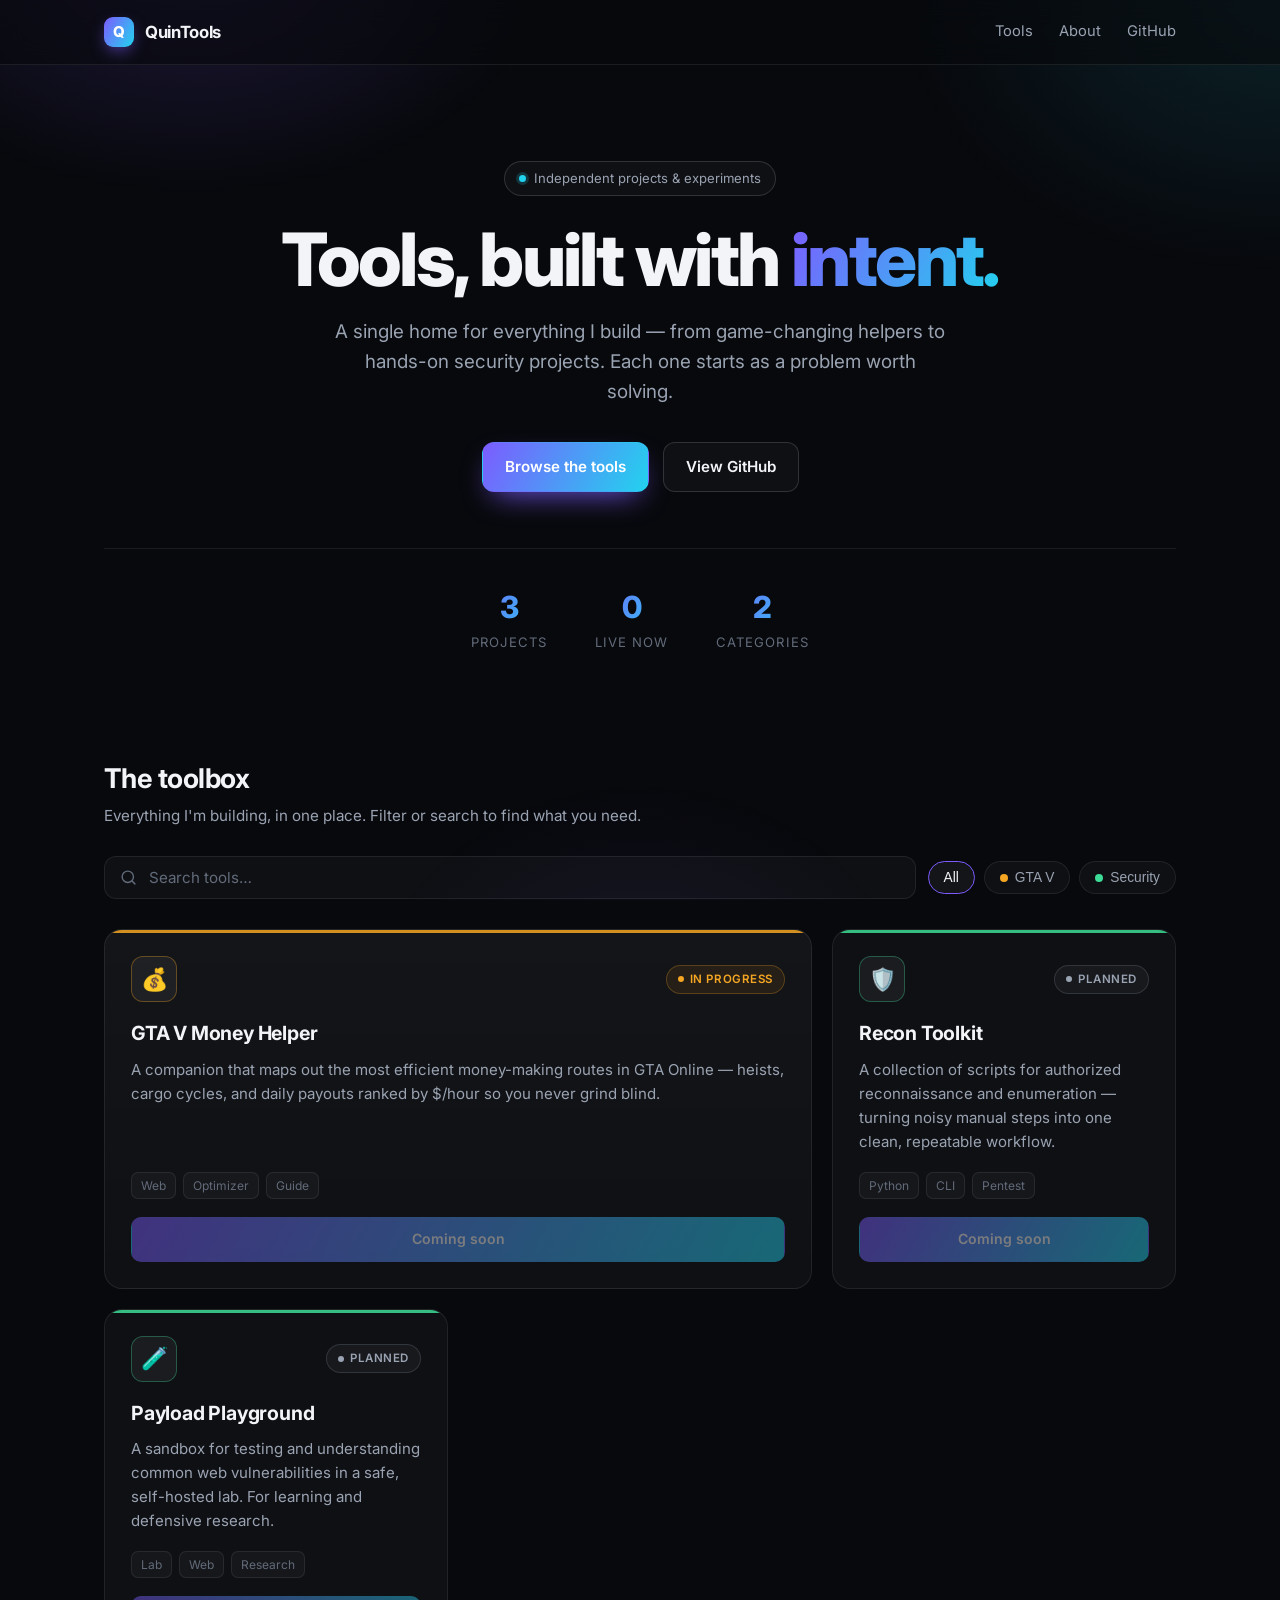
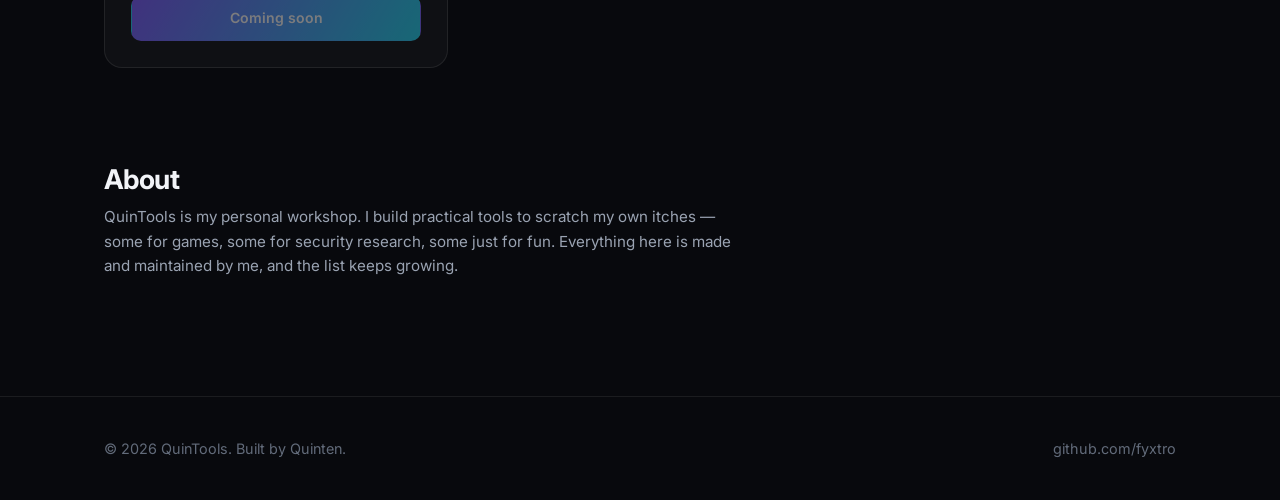
==== index.html @ 4886099d "Add QuinTools landing page Modern, data-driven landing site. Add tools by editing projects.js.  Co-A" ====
<!DOCTYPE html>
<html lang="en">
<head>
  <meta charset="UTF-8" />
  <meta name="viewport" content="width=device-width, initial-scale=1.0" />
  <title>QuinTools — Tools, built with intent</title>
  <meta name="description" content="A home for the tools I build — from game helpers to security projects. Practical, sharp, and always evolving." />
  <meta name="theme-color" content="#08090d" />

  <!-- Open Graph -->
  <meta property="og:title" content="QuinTools" />
  <meta property="og:description" content="A home for the tools I build — from game helpers to security projects." />
  <meta property="og:type" content="website" />

  <!-- Favicon: inline SVG, no external files -->
  <link rel="icon" href="data:image/svg+xml,<svg xmlns='http://www.w3.org/2000/svg' viewBox='0 0 100 100'><rect width='100' height='100' rx='24' fill='%237c5cff'/><text x='50' y='72' font-size='64' font-family='Arial' font-weight='bold' text-anchor='middle' fill='white'>Q</text></svg>" />

  <link rel="preconnect" href="https://fonts.googleapis.com" />
  <link rel="preconnect" href="https://fonts.gstatic.com" crossorigin />
  <link href="https://fonts.googleapis.com/css2?family=Inter:wght@400;500;600;700;800&display=swap" rel="stylesheet" />
  <link rel="stylesheet" href="styles.css" />
</head>
<body>

  <!-- ===== Header ===== -->
  <header class="site-header">
    <div class="wrap">
      <a class="brand" href="#top">
        <span class="logo"></span>
        QuinTools
      </a>
      <nav class="header-links">
        <a href="#tools">Tools</a>
        <a href="#about">About</a>
        <a href="https://github.com/fyxtro" target="_blank" rel="noopener">GitHub</a>
      </nav>
    </div>
  </header>

  <!-- ===== Hero ===== -->
  <section class="hero" id="top">
    <div class="wrap">
      <span class="pill"><span class="dot"></span> Independent projects &amp; experiments</span>
      <h1>Tools, built with <span class="grad">intent.</span></h1>
      <p>
        A single home for everything I build — from game-changing helpers to
        hands-on security projects. Each one starts as a problem worth solving.
      </p>
      <div class="hero-actions">
        <a class="btn btn-primary" href="#tools">Browse the tools</a>
        <a class="btn btn-ghost" href="https://github.com/fyxtro" target="_blank" rel="noopener">View GitHub</a>
      </div>

      <div class="stats">
        <div class="stat"><div class="num" id="stat-total">0</div><div class="label">Projects</div></div>
        <div class="stat"><div class="num" id="stat-live">0</div><div class="label">Live now</div></div>
        <div class="stat"><div class="num" id="stat-cats">0</div><div class="label">Categories</div></div>
      </div>
    </div>
  </section>

  <!-- ===== Tools ===== -->
  <section class="tools-section" id="tools">
    <div class="wrap">
      <div class="section-head">
        <div>
          <h2>The toolbox</h2>
          <p>Everything I'm building, in one place. Filter or search to find what you need.</p>
        </div>
      </div>

      <div class="controls">
        <label class="search">
          <svg width="17" height="17" viewBox="0 0 24 24" fill="none" stroke="currentColor" stroke-width="2" stroke-linecap="round" stroke-linejoin="round"><circle cx="11" cy="11" r="8"/><line x1="21" y1="21" x2="16.65" y2="16.65"/></svg>
          <input id="search-input" type="text" placeholder="Search tools…" autocomplete="off" />
        </label>
        <div class="filters" id="filters"></div>
      </div>

      <div class="grid" id="grid"></div>
    </div>
  </section>

  <!-- ===== About ===== -->
  <section class="tools-section" id="about" style="padding-top:0">
    <div class="wrap">
      <div class="section-head">
        <div>
          <h2>About</h2>
          <p style="max-width:640px">
            QuinTools is my personal workshop. I build practical tools to scratch my own
            itches — some for games, some for security research, some just for fun.
            Everything here is made and maintained by me, and the list keeps growing.
          </p>
        </div>
      </div>
    </div>
  </section>

  <!-- ===== Footer ===== -->
  <footer class="site-footer">
    <div class="wrap">
      <span>© <span id="year">2026</span> QuinTools. Built by Quinten.</span>
      <a href="https://github.com/fyxtro" target="_blank" rel="noopener">github.com/fyxtro</a>
    </div>
  </footer>

  <script src="projects.js"></script>
  <script src="app.js"></script>
</body>
</html>
---- styles.css ----
/* ============================================================
   QUINTOOLS — STYLES
   Design tokens live in :root. Tweak them to reskin the whole
   site. You rarely need to touch anything below the tokens.
   ============================================================ */

:root {
  --bg:        #08090d;
  --bg-soft:   #0e1017;
  --surface:   rgba(255, 255, 255, 0.03);
  --surface-2: rgba(255, 255, 255, 0.05);
  --border:    rgba(255, 255, 255, 0.08);
  --border-2:  rgba(255, 255, 255, 0.14);
  --text:      #f2f4f8;
  --muted:     #9aa3b2;
  --faint:     #626b7a;

  --accent:    #7c5cff;
  --accent-2:  #22d3ee;
  --grad: linear-gradient(120deg, var(--accent), var(--accent-2));

  --radius:    18px;
  --radius-sm: 11px;
  --maxw:      1120px;
  --shadow:    0 20px 50px -20px rgba(0, 0, 0, 0.7);
  --font: "Inter", system-ui, -apple-system, "Segoe UI", Roboto, Helvetica, Arial, sans-serif;
}

* { box-sizing: border-box; }

html { scroll-behavior: smooth; }

body {
  margin: 0;
  font-family: var(--font);
  color: var(--text);
  background: var(--bg);
  line-height: 1.6;
  -webkit-font-smoothing: antialiased;
  overflow-x: hidden;
}

/* Ambient background glows */
body::before {
  content: "";
  position: fixed;
  inset: 0;
  z-index: -1;
  background:
    radial-gradient(600px 400px at 15% -5%, rgba(124, 92, 255, 0.18), transparent 60%),
    radial-gradient(700px 500px at 100% 0%, rgba(34, 211, 238, 0.12), transparent 55%),
    radial-gradient(500px 500px at 50% 120%, rgba(124, 92, 255, 0.10), transparent 60%);
}

a { color: inherit; text-decoration: none; }

.wrap {
  width: 100%;
  max-width: var(--maxw);
  margin: 0 auto;
  padding: 0 24px;
}

/* ---------------- Header ---------------- */
.site-header {
  position: sticky;
  top: 0;
  z-index: 50;
  backdrop-filter: blur(14px);
  background: rgba(8, 9, 13, 0.6);
  border-bottom: 1px solid var(--border);
}
.site-header .wrap {
  display: flex;
  align-items: center;
  justify-content: space-between;
  height: 64px;
}
.brand {
  display: flex;
  align-items: center;
  gap: 11px;
  font-weight: 700;
  letter-spacing: -0.02em;
  font-size: 1.05rem;
}
.brand .logo {
  width: 30px; height: 30px;
  border-radius: 9px;
  background: var(--grad);
  display: grid; place-items: center;
  font-size: 15px;
  box-shadow: 0 6px 18px -6px var(--accent);
}
.brand .logo::after { content: "Q"; color: #fff; font-weight: 800; }
.header-links { display: flex; gap: 26px; font-size: 0.92rem; color: var(--muted); }
.header-links a:hover { color: var(--text); }
@media (max-width: 620px) { .header-links { display: none; } }

/* ---------------- Hero ---------------- */
.hero {
  padding: 96px 0 64px;
  text-align: center;
}
.pill {
  display: inline-flex;
  align-items: center;
  gap: 8px;
  padding: 6px 14px;
  border: 1px solid var(--border-2);
  border-radius: 999px;
  background: var(--surface);
  font-size: 0.82rem;
  color: var(--muted);
  margin-bottom: 26px;
}
.pill .dot {
  width: 7px; height: 7px; border-radius: 50%;
  background: var(--accent-2);
  box-shadow: 0 0 0 3px rgba(34, 211, 238, 0.18);
}
.hero h1 {
  font-size: clamp(2.6rem, 6vw, 4.6rem);
  line-height: 1.02;
  letter-spacing: -0.035em;
  margin: 0 0 20px;
  font-weight: 800;
}
.hero h1 .grad {
  background: var(--grad);
  -webkit-background-clip: text;
  background-clip: text;
  color: transparent;
}
.hero p {
  max-width: 620px;
  margin: 0 auto 34px;
  font-size: clamp(1rem, 2vw, 1.18rem);
  color: var(--muted);
}
.hero-actions { display: flex; gap: 14px; justify-content: center; flex-wrap: wrap; }

.btn {
  display: inline-flex;
  align-items: center;
  gap: 8px;
  padding: 12px 22px;
  border-radius: 12px;
  font-weight: 600;
  font-size: 0.95rem;
  border: 1px solid transparent;
  cursor: pointer;
  transition: transform 0.15s ease, box-shadow 0.2s ease, background 0.2s ease, border-color 0.2s ease;
}
.btn-primary {
  background: var(--grad);
  color: #fff;
  box-shadow: 0 12px 30px -12px var(--accent);
}
.btn-primary:hover { transform: translateY(-2px); box-shadow: 0 18px 40px -14px var(--accent); }
.btn-ghost {
  background: var(--surface);
  border-color: var(--border-2);
  color: var(--text);
}
.btn-ghost:hover { background: var(--surface-2); border-color: var(--border-2); transform: translateY(-2px); }

/* ---------------- Stats strip ---------------- */
.stats {
  display: flex;
  justify-content: center;
  gap: 48px;
  flex-wrap: wrap;
  margin-top: 56px;
  padding-top: 34px;
  border-top: 1px solid var(--border);
}
.stat { text-align: center; }
.stat .num {
  font-size: 1.9rem; font-weight: 800; letter-spacing: -0.02em;
  background: var(--grad); -webkit-background-clip: text; background-clip: text; color: transparent;
}
.stat .label { font-size: 0.82rem; color: var(--faint); text-transform: uppercase; letter-spacing: 0.08em; }

/* ---------------- Controls ---------------- */
.tools-section { padding: 40px 0 90px; }
.section-head {
  display: flex; align-items: flex-end; justify-content: space-between;
  gap: 20px; margin-bottom: 28px; flex-wrap: wrap;
}
.section-head h2 {
  font-size: 1.7rem; letter-spacing: -0.02em; margin: 0; font-weight: 700;
}
.section-head p { margin: 4px 0 0; color: var(--muted); font-size: 0.95rem; }

.controls {
  display: flex; gap: 12px; align-items: center; flex-wrap: wrap;
  margin-bottom: 30px;
}
.search {
  flex: 1 1 240px;
  display: flex; align-items: center; gap: 10px;
  padding: 10px 15px;
  background: var(--surface);
  border: 1px solid var(--border);
  border-radius: 12px;
}
.search:focus-within { border-color: var(--border-2); }
.search input {
  flex: 1; background: none; border: none; outline: none;
  color: var(--text); font-size: 0.95rem; font-family: inherit;
}
.search input::placeholder { color: var(--faint); }
.search svg { flex-shrink: 0; color: var(--faint); }

.filters { display: flex; gap: 9px; flex-wrap: wrap; }
.chip {
  padding: 8px 15px;
  border-radius: 999px;
  border: 1px solid var(--border);
  background: var(--surface);
  color: var(--muted);
  font-size: 0.86rem;
  font-weight: 500;
  cursor: pointer;
  transition: all 0.15s ease;
  display: inline-flex; align-items: center; gap: 7px;
  white-space: nowrap;
}
.chip:hover { border-color: var(--border-2); color: var(--text); }
.chip.active {
  background: var(--surface-2);
  border-color: var(--accent);
  color: var(--text);
}
.chip .cdot { width: 8px; height: 8px; border-radius: 50%; }

/* ---------------- Cards grid ---------------- */
.grid {
  display: grid;
  grid-template-columns: repeat(auto-fill, minmax(300px, 1fr));
  gap: 20px;
}
.card {
  position: relative;
  display: flex;
  flex-direction: column;
  padding: 26px;
  border-radius: var(--radius);
  background: var(--surface);
  border: 1px solid var(--border);
  overflow: hidden;
  transition: transform 0.2s ease, border-color 0.2s ease, background 0.2s ease;
  animation: rise 0.5s ease both;
}
.card:hover {
  transform: translateY(-4px);
  border-color: var(--border-2);
  background: var(--surface-2);
}
.card::before {
  content: "";
  position: absolute;
  inset: 0 0 auto 0;
  height: 3px;
  background: var(--card-accent, var(--grad));
  opacity: 0.85;
}
.card.featured {
  grid-column: span 2;
  background: linear-gradient(180deg, var(--surface-2), var(--surface));
}
@media (max-width: 680px) { .card.featured { grid-column: span 1; } }

.card-top { display: flex; align-items: center; justify-content: space-between; margin-bottom: 16px; }
.card-icon {
  width: 46px; height: 46px;
  border-radius: 12px;
  display: grid; place-items: center;
  font-size: 22px;
  background: var(--surface-2);
  border: 1px solid var(--border);
}
.card h3 { margin: 0 0 8px; font-size: 1.22rem; letter-spacing: -0.01em; }
.card .desc { margin: 0 0 18px; color: var(--muted); font-size: 0.94rem; flex: 1; }

.badge {
  display: inline-flex; align-items: center; gap: 6px;
  padding: 4px 11px; border-radius: 999px;
  font-size: 0.72rem; font-weight: 600;
  text-transform: uppercase; letter-spacing: 0.05em;
  border: 1px solid var(--border);
}
.badge .bdot { width: 6px; height: 6px; border-radius: 50%; }
.badge.live    { color: #3ddc97; background: rgba(61,220,151,0.08); border-color: rgba(61,220,151,0.25); }
.badge.live .bdot    { background: #3ddc97; box-shadow: 0 0 0 3px rgba(61,220,151,0.18); }
.badge.wip     { color: #f5a623; background: rgba(245,166,35,0.08); border-color: rgba(245,166,35,0.25); }
.badge.wip .bdot     { background: #f5a623; }
.badge.planned { color: #9aa3b2; background: rgba(154,163,178,0.06); border-color: rgba(154,163,178,0.2); }
.badge.planned .bdot { background: #9aa3b2; }

.tags { display: flex; gap: 7px; flex-wrap: wrap; margin-bottom: 18px; }
.tag {
  font-size: 0.75rem; color: var(--faint);
  padding: 3px 9px; border-radius: 7px;
  background: rgba(255,255,255,0.03);
  border: 1px solid var(--border);
}

.card-actions { display: flex; gap: 10px; align-items: center; }
.card-btn {
  flex: 1;
  text-align: center;
  padding: 10px 14px;
  border-radius: 10px;
  font-size: 0.88rem; font-weight: 600;
  border: 1px solid var(--border-2);
  background: var(--surface-2);
  transition: all 0.15s ease;
}
.card-btn.primary { background: var(--grad); border-color: transparent; color: #fff; }
.card-btn.primary:hover { transform: translateY(-2px); box-shadow: 0 10px 24px -12px var(--accent); }
.card-btn.ghost:hover { border-color: var(--border-2); background: rgba(255,255,255,0.06); }
.card-btn.disabled { opacity: 0.45; cursor: not-allowed; pointer-events: none; }
.icon-btn {
  width: 42px; flex: 0 0 auto;
  display: grid; place-items: center;
  padding: 10px;
  border-radius: 10px;
  border: 1px solid var(--border-2);
  background: var(--surface-2);
  color: var(--muted);
  transition: all 0.15s ease;
}
.icon-btn:hover { color: var(--text); border-color: var(--border-2); background: rgba(255,255,255,0.06); }

.empty {
  text-align: center; padding: 70px 20px; color: var(--faint);
  border: 1px dashed var(--border); border-radius: var(--radius);
  grid-column: 1 / -1;
}

/* ---------------- Footer ---------------- */
.site-footer {
  border-top: 1px solid var(--border);
  padding: 40px 0;
  color: var(--faint);
  font-size: 0.9rem;
}
.site-footer .wrap { display: flex; justify-content: space-between; align-items: center; gap: 16px; flex-wrap: wrap; }
.site-footer a:hover { color: var(--text); }

@keyframes rise {
  from { opacity: 0; transform: translateY(14px); }
  to   { opacity: 1; transform: translateY(0); }
}

/* Respect reduced motion */
@media (prefers-reduced-motion: reduce) {
  * { animation: none !important; scroll-behavior: auto !important; transition: none !important; }
}
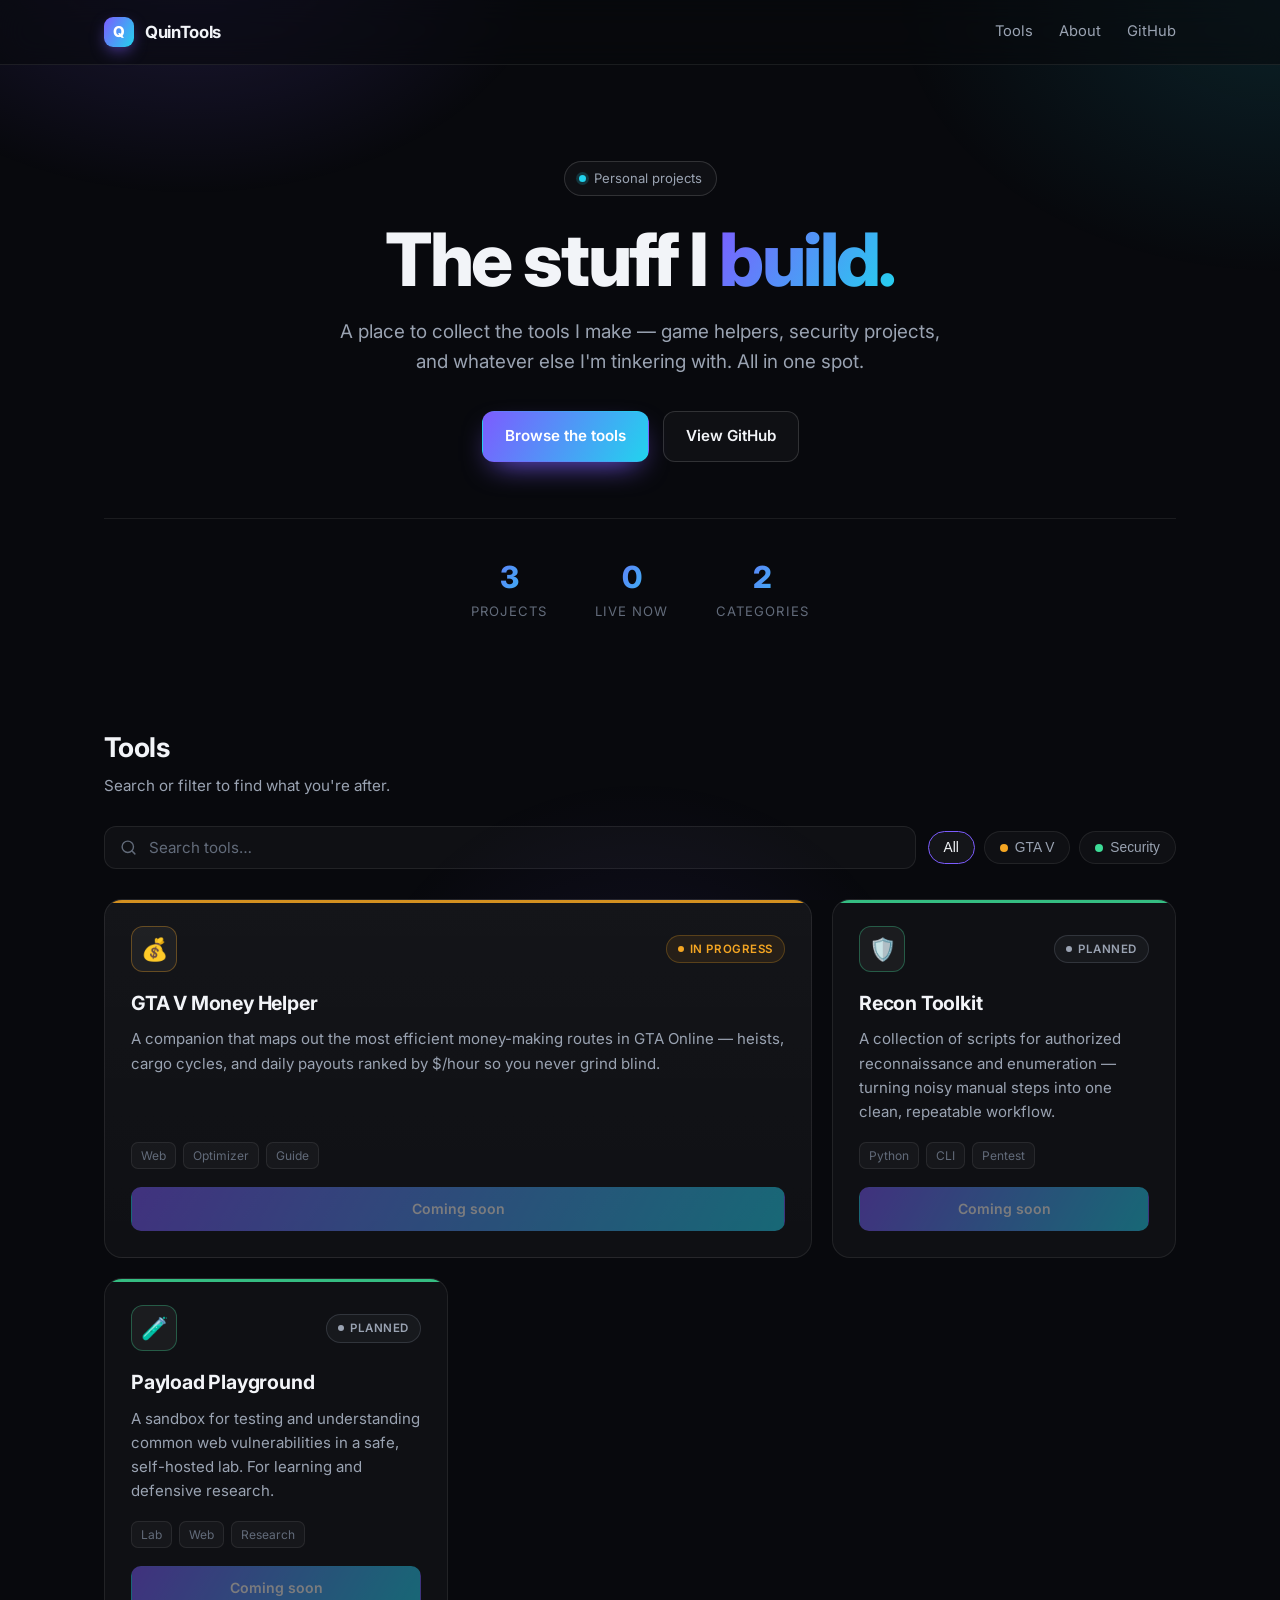
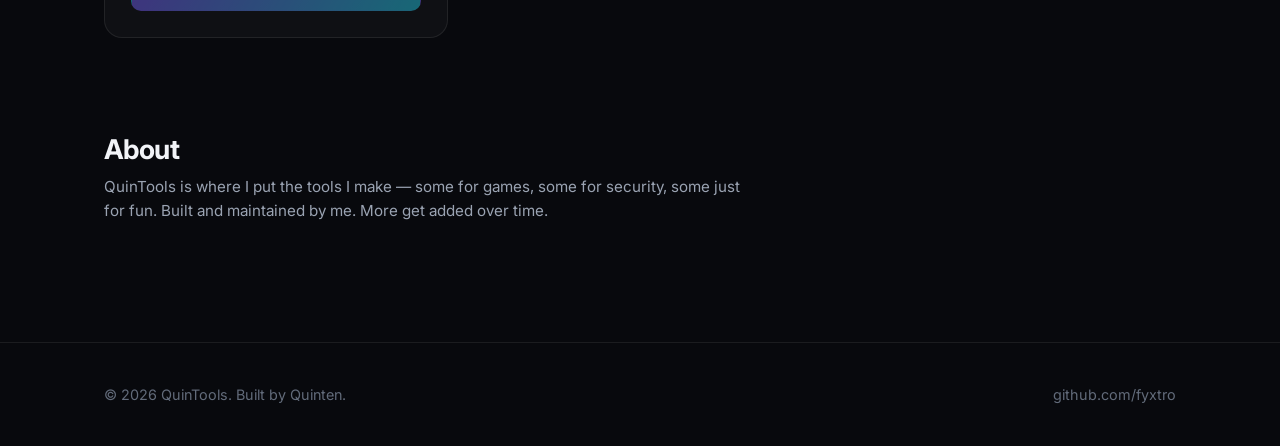
==== commit eaed8d04: "Tone down hero and about copy Co-Authored-By: Claude Opus 4.8 (1M context) <noreply@anthropic.com>" ====
--- a/index.html
+++ b/index.html
@@ -3,13 +3,13 @@
 <head>
   <meta charset="UTF-8" />
   <meta name="viewport" content="width=device-width, initial-scale=1.0" />
-  <title>QuinTools — Tools, built with intent</title>
-  <meta name="description" content="A home for the tools I build — from game helpers to security projects. Practical, sharp, and always evolving." />
+  <title>QuinTools — the stuff I build</title>
+  <meta name="description" content="A place to collect the tools I make — game helpers, security projects, and whatever else I'm tinkering with." />
   <meta name="theme-color" content="#08090d" />
 
   <!-- Open Graph -->
   <meta property="og:title" content="QuinTools" />
-  <meta property="og:description" content="A home for the tools I build — from game helpers to security projects." />
+  <meta property="og:description" content="A place to collect the tools I make — game helpers, security projects, and whatever else I'm tinkering with." />
   <meta property="og:type" content="website" />
 
   <!-- Favicon: inline SVG, no external files -->
@@ -40,11 +40,11 @@
   <!-- ===== Hero ===== -->
   <section class="hero" id="top">
     <div class="wrap">
-      <span class="pill"><span class="dot"></span> Independent projects &amp; experiments</span>
-      <h1>Tools, built with <span class="grad">intent.</span></h1>
+      <span class="pill"><span class="dot"></span> Personal projects</span>
+      <h1>The stuff I <span class="grad">build.</span></h1>
       <p>
-        A single home for everything I build — from game-changing helpers to
-        hands-on security projects. Each one starts as a problem worth solving.
+        A place to collect the tools I make — game helpers, security projects,
+        and whatever else I'm tinkering with. All in one spot.
       </p>
       <div class="hero-actions">
         <a class="btn btn-primary" href="#tools">Browse the tools</a>
@@ -64,8 +64,8 @@
     <div class="wrap">
       <div class="section-head">
         <div>
-          <h2>The toolbox</h2>
-          <p>Everything I'm building, in one place. Filter or search to find what you need.</p>
+          <h2>Tools</h2>
+          <p>Search or filter to find what you're after.</p>
         </div>
       </div>
 
@@ -88,9 +88,9 @@
         <div>
           <h2>About</h2>
           <p style="max-width:640px">
-            QuinTools is my personal workshop. I build practical tools to scratch my own
-            itches — some for games, some for security research, some just for fun.
-            Everything here is made and maintained by me, and the list keeps growing.
+            QuinTools is where I put the tools I make — some for games, some for
+            security, some just for fun. Built and maintained by me. More get
+            added over time.
           </p>
         </div>
       </div>
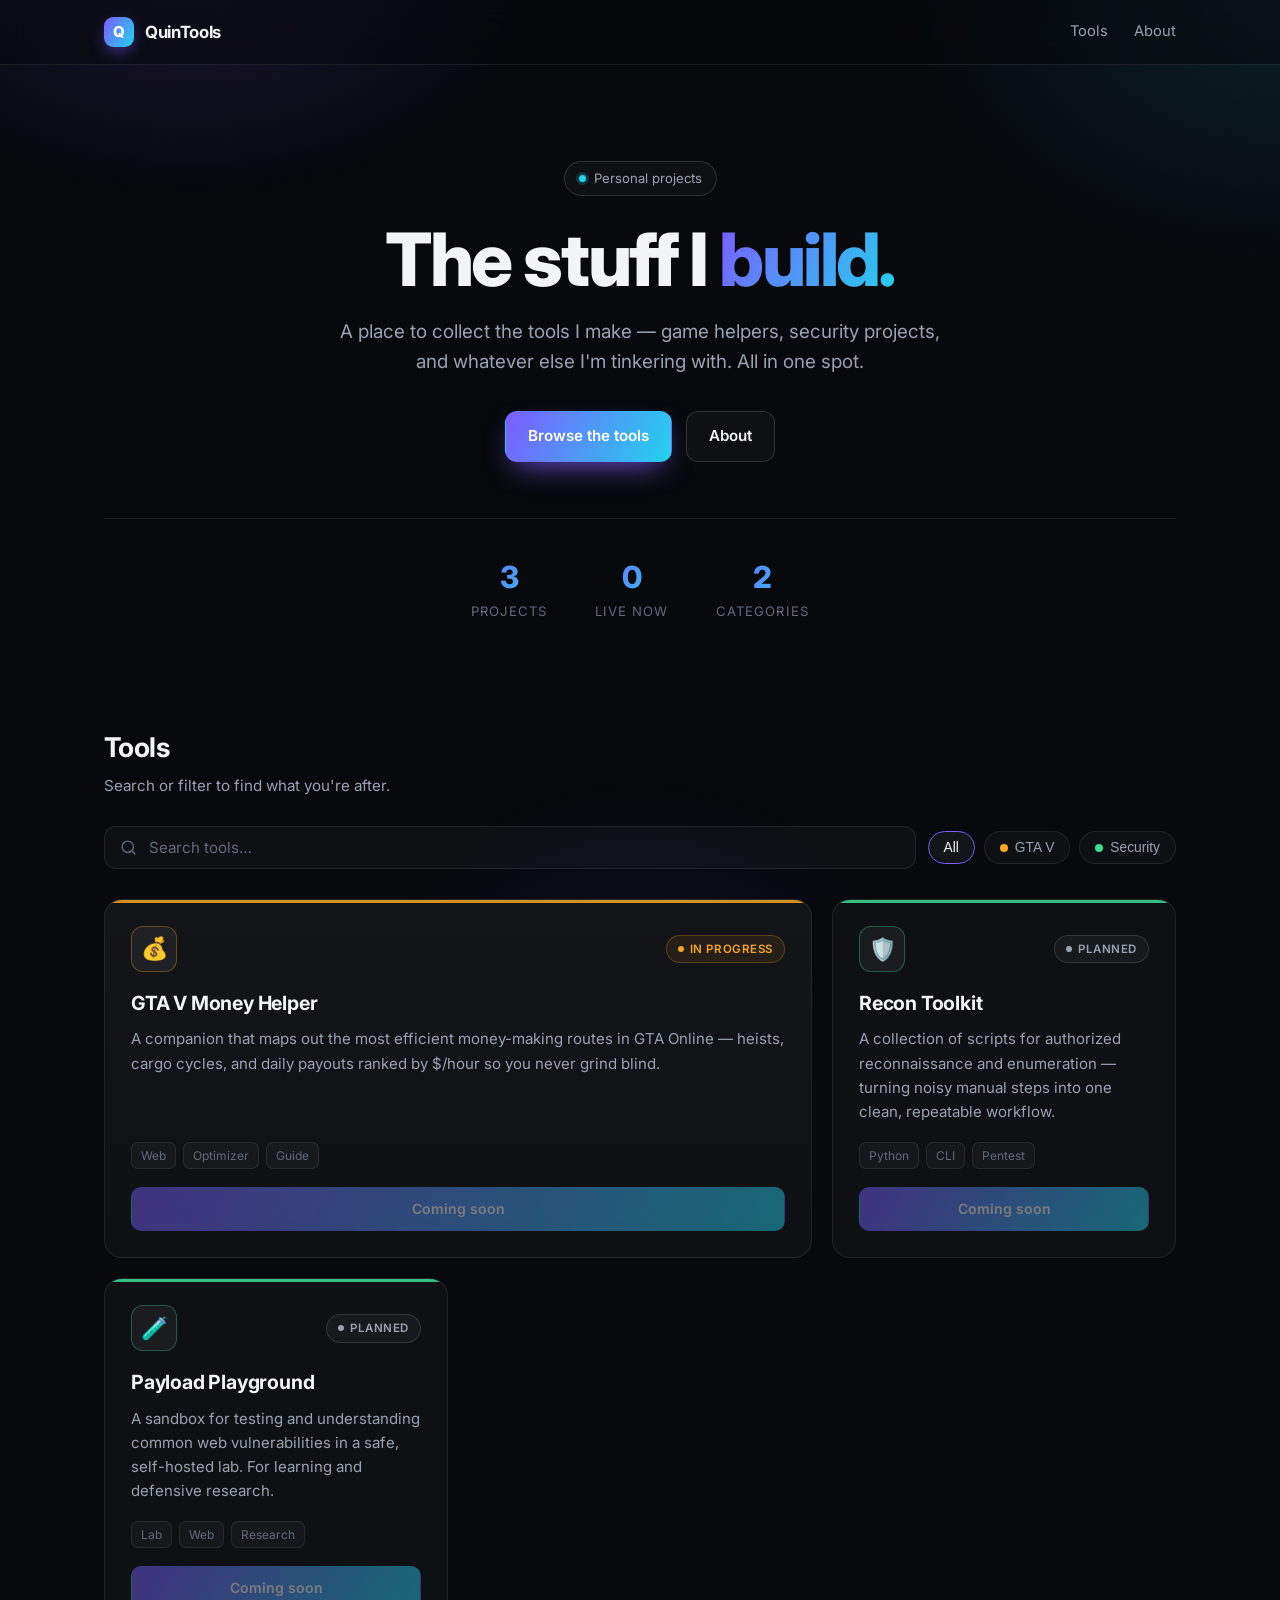
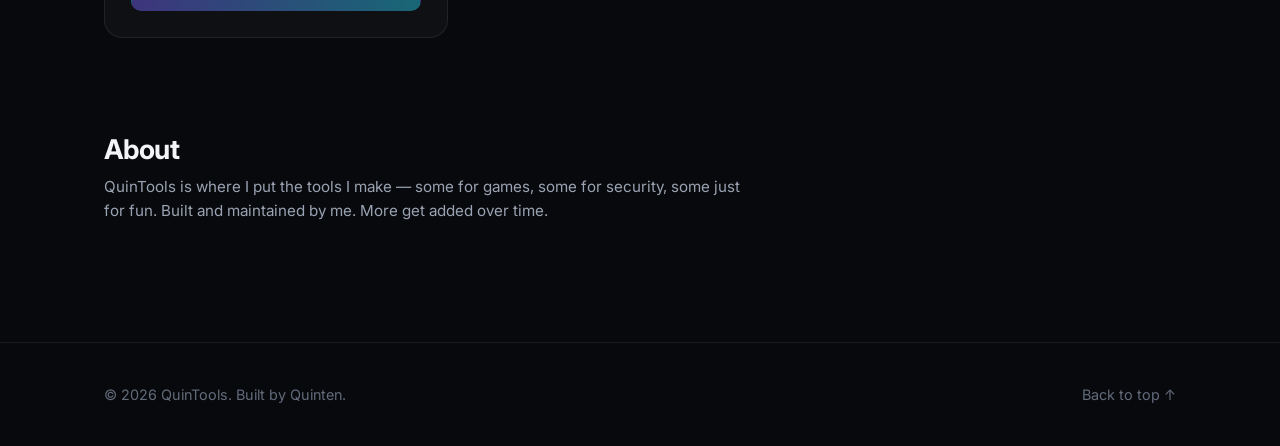
==== commit 721881b1: "Hide GitHub links for now Co-Authored-By: Claude Opus 4.8 (1M context) <noreply@anthropic.com>" ====
--- a/index.html
+++ b/index.html
@@ -32,7 +32,6 @@
       <nav class="header-links">
         <a href="#tools">Tools</a>
         <a href="#about">About</a>
-        <a href="https://github.com/fyxtro" target="_blank" rel="noopener">GitHub</a>
       </nav>
     </div>
   </header>
@@ -48,7 +47,7 @@
       </p>
       <div class="hero-actions">
         <a class="btn btn-primary" href="#tools">Browse the tools</a>
-        <a class="btn btn-ghost" href="https://github.com/fyxtro" target="_blank" rel="noopener">View GitHub</a>
+        <a class="btn btn-ghost" href="#about">About</a>
       </div>
 
       <div class="stats">
@@ -101,7 +100,7 @@
   <footer class="site-footer">
     <div class="wrap">
       <span>© <span id="year">2026</span> QuinTools. Built by Quinten.</span>
-      <a href="https://github.com/fyxtro" target="_blank" rel="noopener">github.com/fyxtro</a>
+      <a href="#top">Back to top ↑</a>
     </div>
   </footer>
 
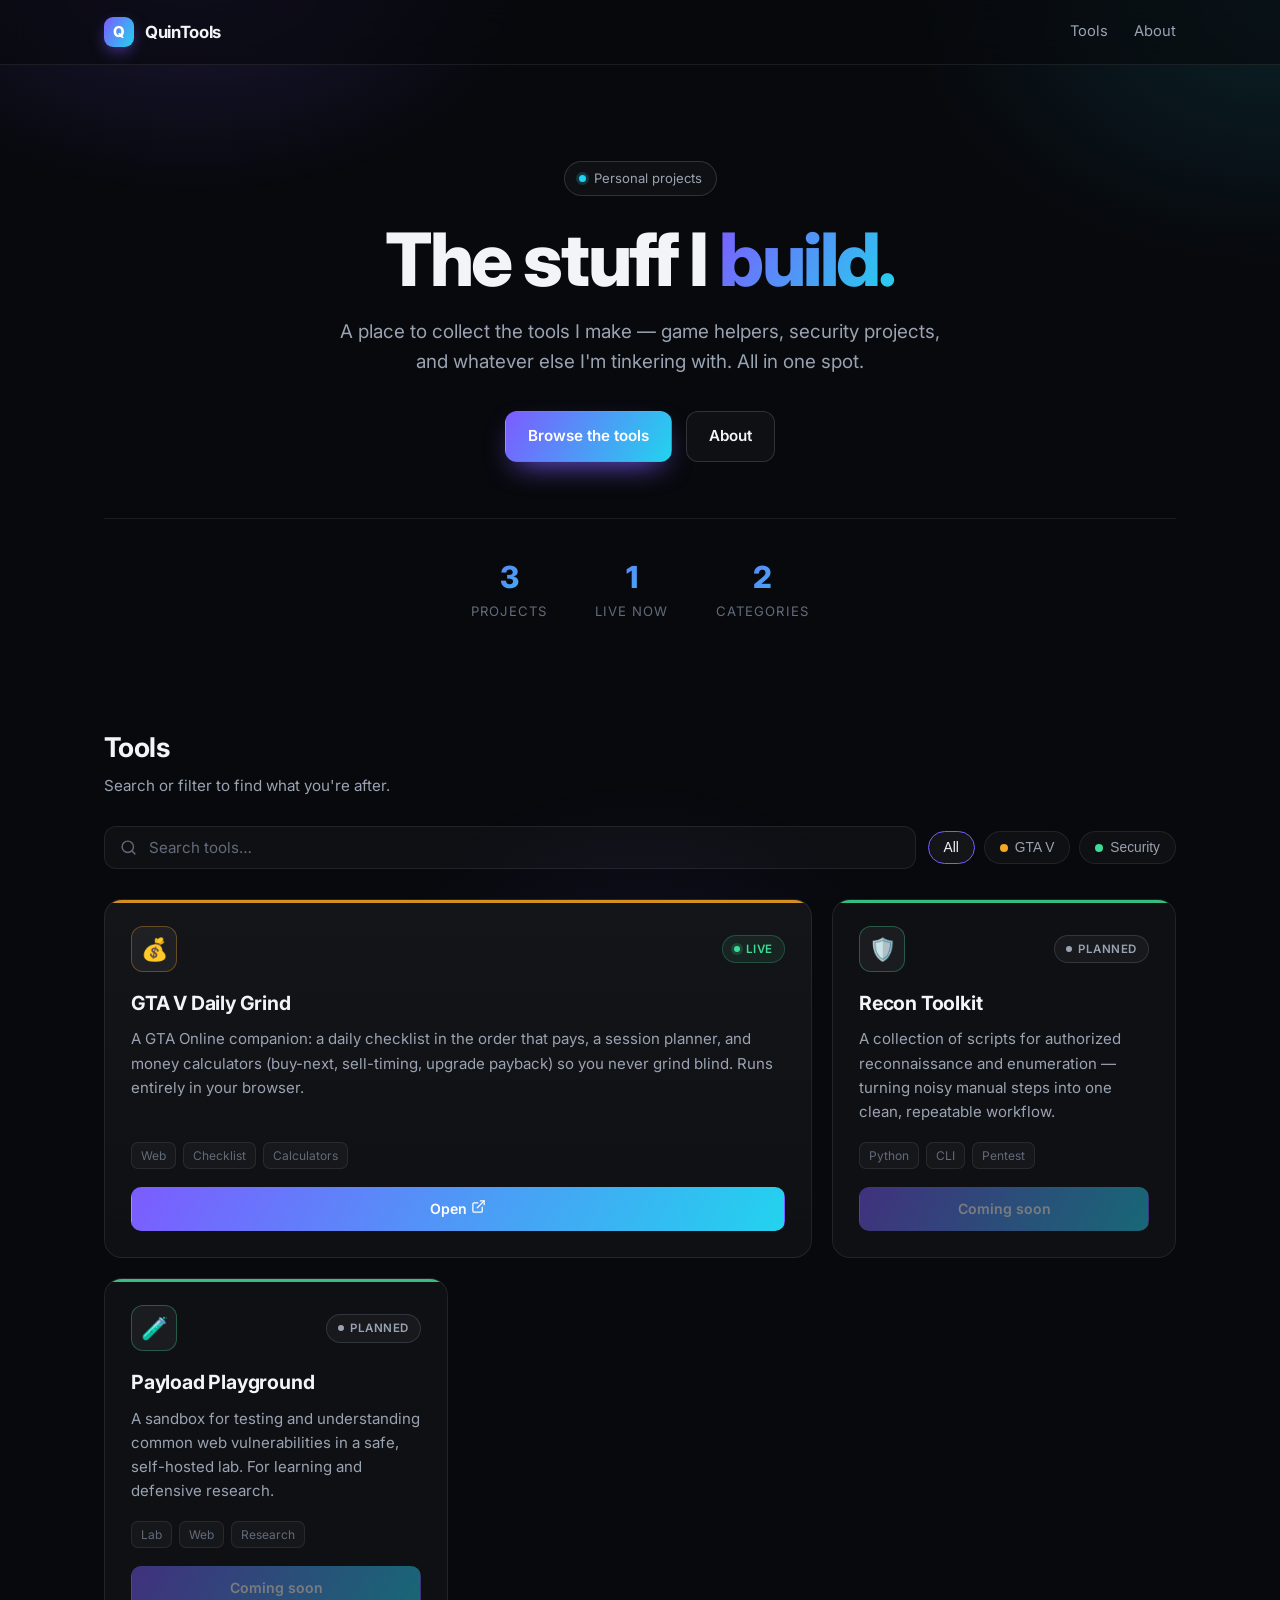
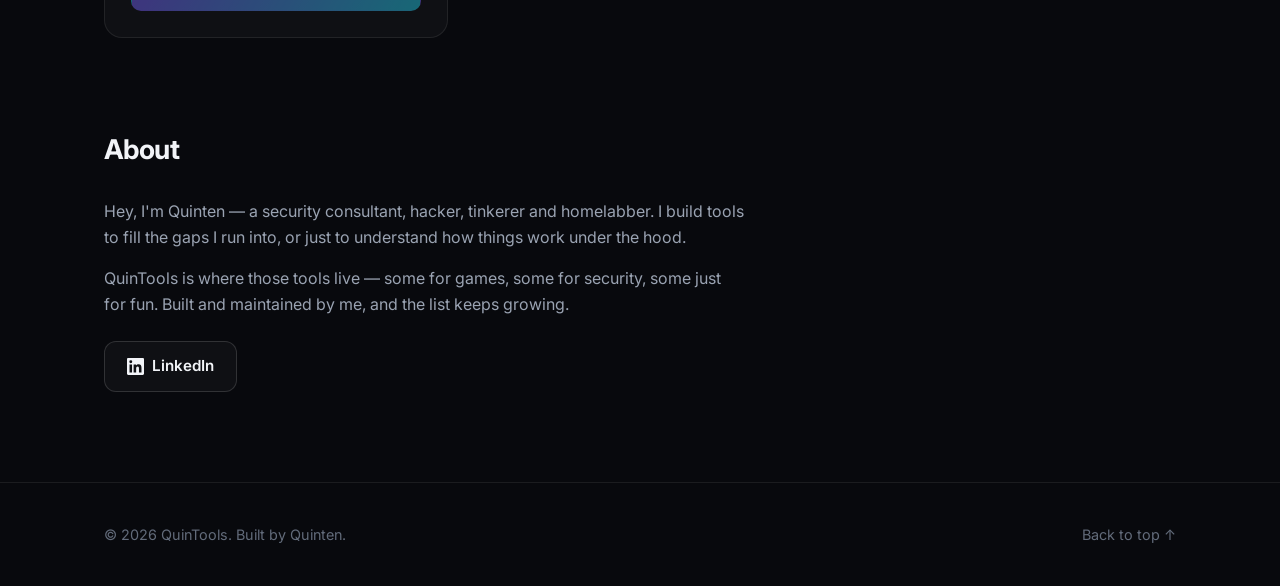
==== commit 0f3cb65c: "Add About bio + LinkedIn link Co-Authored-By: Claude Opus 4.8 (1M context) <noreply@anthropic.com>" ====
--- a/index.html
+++ b/index.html
@@ -84,13 +84,24 @@
   <section class="tools-section" id="about" style="padding-top:0">
     <div class="wrap">
       <div class="section-head">
-        <div>
-          <h2>About</h2>
-          <p style="max-width:640px">
-            QuinTools is where I put the tools I make — some for games, some for
-            security, some just for fun. Built and maintained by me. More get
-            added over time.
-          </p>
+        <div><h2>About</h2></div>
+      </div>
+      <div class="about">
+        <p>
+          Hey, I'm Quinten — a security consultant, hacker, tinkerer and
+          homelabber. I build tools to fill the gaps I run into, or just to
+          understand how things work under the hood.
+        </p>
+        <p>
+          QuinTools is where those tools live — some for games, some for
+          security, some just for fun. Built and maintained by me, and the
+          list keeps growing.
+        </p>
+        <div class="about-links">
+          <a class="btn btn-ghost" href="https://www.linkedin.com/in/qvb/" target="_blank" rel="noopener">
+            <svg width="17" height="17" viewBox="0 0 24 24" fill="currentColor" aria-hidden="true"><path d="M20.45 20.45h-3.56v-5.57c0-1.33-.02-3.04-1.85-3.04-1.85 0-2.13 1.45-2.13 2.94v5.67H9.35V9h3.42v1.56h.05c.48-.9 1.64-1.85 3.37-1.85 3.6 0 4.27 2.37 4.27 5.46v6.28zM5.34 7.43a2.07 2.07 0 1 1 0-4.14 2.07 2.07 0 0 1 0 4.14zM7.12 20.45H3.56V9h3.56v11.45zM22.22 0H1.77C.79 0 0 .77 0 1.72v20.56C0 23.23.79 24 1.77 24h20.45c.98 0 1.78-.77 1.78-1.72V1.72C24 .77 23.2 0 22.22 0z"/></svg>
+            LinkedIn
+          </a>
         </div>
       </div>
     </div>
--- a/styles.css
+++ b/styles.css
@@ -334,6 +334,11 @@
 }
 .icon-btn:hover { color: var(--text); border-color: var(--border-2); background: rgba(255,255,255,0.06); }
 
+/* ---------------- About ---------------- */
+.about { max-width: 640px; }
+.about p { color: var(--muted); margin: 0 0 16px; }
+.about-links { display: flex; gap: 12px; flex-wrap: wrap; margin-top: 24px; }
+
 .empty {
   text-align: center; padding: 70px 20px; color: var(--faint);
   border: 1px dashed var(--border); border-radius: var(--radius);
